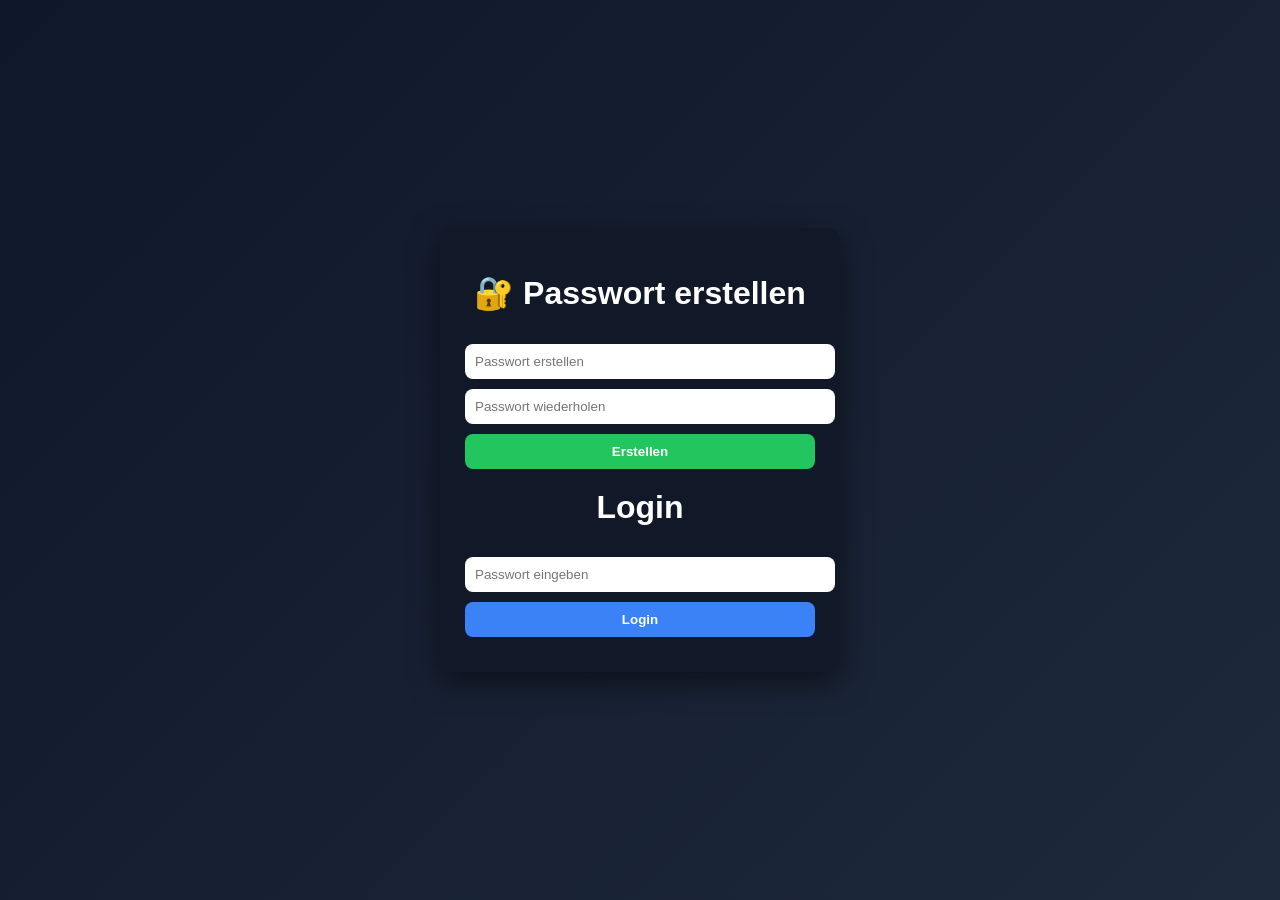
==== projekt1.html @ 35a8c960 "Add files via upload" ====
<!DOCTYPE html>
<html lang="de">
<head>
<meta charset="UTF-8">
<title>Einkaufsliste Pro</title>

<style>
body {
    font-family: Arial;
    margin: 0;
    background: linear-gradient(135deg, #0f172a, #1e293b);
    color: white;
    display: flex;
    justify-content: center;
    align-items: center;
    height: 100vh;
}

/* LOGIN BOX */
.login-box, .app {
    background: #111827;
    padding: 25px;
    border-radius: 12px;
    width: 350px;
    box-shadow: 0 10px 30px rgba(0,0,0,0.5);
}

h1 {
    text-align: center;
}

/* INPUT */
input {
    width: 100%;
    padding: 10px;
    margin-top: 10px;
    border-radius: 8px;
    border: none;
}

/* BUTTON */
button {
    width: 100%;
    padding: 10px;
    margin-top: 10px;
    border: none;
    border-radius: 8px;
    cursor: pointer;
    font-weight: bold;
}

.green { background: #22c55e; color: white; }
.blue { background: #3b82f6; color: white; }
.red { background: #ef4444; color: white; }

/* ERROR */
.error {
    color: #f87171;
    text-align: center;
    margin-top: 10px;
}

/* LIST */
.item {
    display: flex;
    justify-content: space-between;
    background: #1f2937;
    padding: 10px;
    margin-top: 10px;
    border-radius: 8px;
    align-items: center;
}

.controls button {
    width: 30px;
    height: 30px;
    margin-left: 5px;
    border-radius: 6px;
}
</style>
</head>

<body>

<!-- LOGIN -->
<div class="login-box" id="loginBox">
    <h1>🔐 Passwort erstellen</h1>
    <input type="password" id="pass1" placeholder="Passwort erstellen">
    <input type="password" id="pass2" placeholder="Passwort wiederholen">
    <button class="green" onclick="register()">Erstellen</button>

    <h1 style="margin-top:20px;">Login</h1>
    <input type="password" id="loginPass" placeholder="Passwort eingeben">
    <button class="blue" onclick="login()">Login</button>

    <div class="error" id="error"></div>
</div>

<!-- APP -->
<div class="app" id="app" style="display:none;">
    <h1>🛒 Einkaufsliste</h1>

    <input id="product" placeholder="Produkt hinzufügen">
    <button class="green" onclick="addItem()">Hinzufügen</button>

    <div id="list"></div>
</div>

<script>

let password = localStorage.getItem("password");
let items = JSON.parse(localStorage.getItem("items") || "[]");

/* REGISTER */
function register() {
    let p1 = document.getElementById("pass1").value;
    let p2 = document.getElementById("pass2").value;

    if(p1 === "" || p1 !== p2){
        document.getElementById("error").innerText = "❌ Passwörter stimmen nicht!";
        return;
    }

    localStorage.setItem("password", p1);
    password = p1;
    document.getElementById("error").innerText = "✔ Passwort erstellt!";
}

/* LOGIN */
function login() {
    let input = document.getElementById("loginPass").value;

    if(input === password){
        document.getElementById("loginBox").style.display = "none";
        document.getElementById("app").style.display = "block";
        render();
    } else {
        document.getElementById("error").innerText = "❌ Falsches Passwort!";
    }
}

/* ADD ITEM */
function addItem() {
    let val = document.getElementById("product").value;
    if(val === "") return;

    items.push({name: val, count: 1});
    save();
    render();
}

/* + / - */
function change(index, value){
    items[index].count += value;
    if(items[index].count <= 0){
        items.splice(index,1);
    }
    save();
    render();
}

/* SAVE */
function save(){
    localStorage.setItem("items", JSON.stringify(items));
}

/* RENDER */
function render(){
    let list = document.getElementById("list");
    list.innerHTML = "";

    items.forEach((item, i) => {
        list.innerHTML += `
        <div class="item">
            <div>${item.name} (x${item.count})</div>
            <div class="controls">
                <button class="blue" onclick="change(${i}, 1)">+</button>
                <button class="red" onclick="change(${i}, -1)">-</button>
            </div>
        </div>`;
    });
}

</script>

</body>
</html>
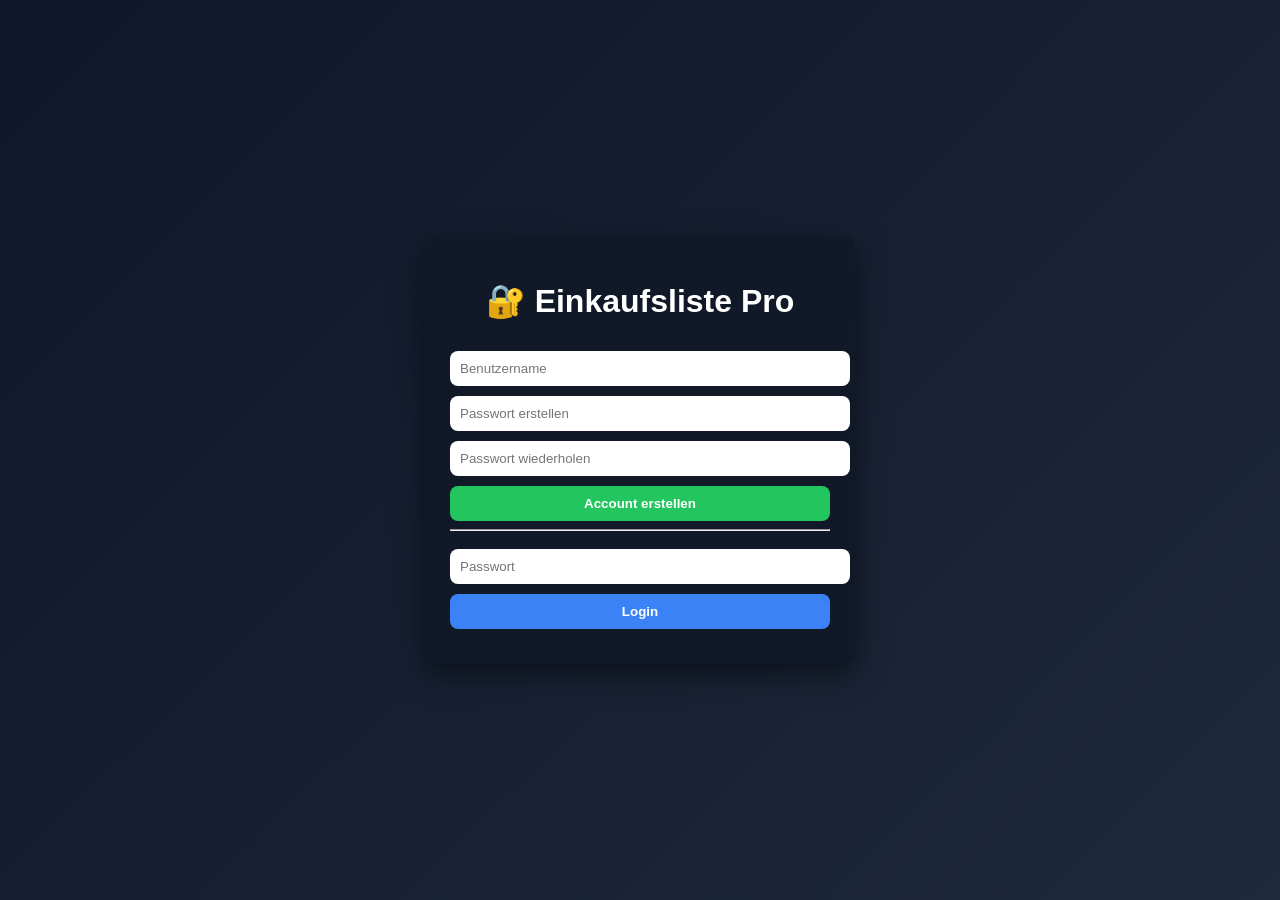
==== commit 2ebf072f: "hi" ====
--- a/projekt1.html
+++ b/projekt1.html
@@ -2,7 +2,7 @@
 <html lang="de">
 <head>
 <meta charset="UTF-8">
-<title>Einkaufsliste Pro</title>
+<title>Einkaufsliste Pro V2</title>
 
 <style>
 body {
@@ -16,26 +16,28 @@
     height: 100vh;
 }
 
-/* LOGIN BOX */
+/* BOX */
 .login-box, .app {
     background: #111827;
     padding: 25px;
     border-radius: 12px;
-    width: 350px;
+    width: 380px;
     box-shadow: 0 10px 30px rgba(0,0,0,0.5);
 }
 
+/* TITEL */
 h1 {
     text-align: center;
 }
 
 /* INPUT */
-input {
+input, select {
     width: 100%;
     padding: 10px;
     margin-top: 10px;
     border-radius: 8px;
     border: none;
+    outline: none;
 }
 
 /* BUTTON */
@@ -52,6 +54,7 @@
 .green { background: #22c55e; color: white; }
 .blue { background: #3b82f6; color: white; }
 .red { background: #ef4444; color: white; }
+.gray { background: #6b7280; color: white; }
 
 /* ERROR */
 .error {
@@ -60,22 +63,30 @@
     margin-top: 10px;
 }
 
-/* LIST */
+/* ITEM */
 .item {
     display: flex;
     justify-content: space-between;
+    align-items: center;
     background: #1f2937;
     padding: 10px;
     margin-top: 10px;
     border-radius: 8px;
-    align-items: center;
 }
 
+/* GEKAUFT */
+.done {
+    text-decoration: line-through;
+    opacity: 0.6;
+}
+
+/* CONTROLS */
 .controls button {
-    width: 30px;
-    height: 30px;
+    width: 28px;
+    height: 28px;
     margin-left: 5px;
     border-radius: 6px;
+    font-size: 14px;
 }
 </style>
 </head>
@@ -84,13 +95,17 @@
 
 <!-- LOGIN -->
 <div class="login-box" id="loginBox">
-    <h1>🔐 Passwort erstellen</h1>
+    <h1>🔐 Einkaufsliste Pro</h1>
+
+    <input type="text" id="username" placeholder="Benutzername">
+
     <input type="password" id="pass1" placeholder="Passwort erstellen">
     <input type="password" id="pass2" placeholder="Passwort wiederholen">
-    <button class="green" onclick="register()">Erstellen</button>
+    <button class="green" onclick="register()">Account erstellen</button>
 
-    <h1 style="margin-top:20px;">Login</h1>
-    <input type="password" id="loginPass" placeholder="Passwort eingeben">
+    <hr>
+
+    <input type="password" id="loginPass" placeholder="Passwort">
     <button class="blue" onclick="login()">Login</button>
 
     <div class="error" id="error"></div>
@@ -98,90 +113,33 @@
 
 <!-- APP -->
 <div class="app" id="app" style="display:none;">
+
     <h1>🛒 Einkaufsliste</h1>
 
-    <input id="product" placeholder="Produkt hinzufügen">
+    <input id="product" placeholder="Produkt">
+    
+    <select id="category">
+        <option>Sonstiges</option>
+        <option>Obst</option>
+        <option>Gemüse</option>
+        <option>Getränke</option>
+        <option>Fleisch</option>
+        <option>Haushalt</option>
+    </select>
+
     <button class="green" onclick="addItem()">Hinzufügen</button>
+
+    <input id="search" placeholder="🔍 Suche..." oninput="render()">
+
+    <button class="gray" onclick="toggleTheme()">🌙/☀️ Modus</button>
+    <button class="gray" onclick="exportJSON()">Export JSON</button>
+    <button class="gray" onclick="importJSON()">Import JSON</button>
+    <button class="gray" onclick="exportPDF()">Export PDF</button>
 
     <div id="list"></div>
 </div>
 
-<script>
-
-let password = localStorage.getItem("password");
-let items = JSON.parse(localStorage.getItem("items") || "[]");
-
-/* REGISTER */
-function register() {
-    let p1 = document.getElementById("pass1").value;
-    let p2 = document.getElementById("pass2").value;
-
-    if(p1 === "" || p1 !== p2){
-        document.getElementById("error").innerText = "❌ Passwörter stimmen nicht!";
-        return;
-    }
-
-    localStorage.setItem("password", p1);
-    password = p1;
-    document.getElementById("error").innerText = "✔ Passwort erstellt!";
-}
-
-/* LOGIN */
-function login() {
-    let input = document.getElementById("loginPass").value;
-
-    if(input === password){
-        document.getElementById("loginBox").style.display = "none";
-        document.getElementById("app").style.display = "block";
-        render();
-    } else {
-        document.getElementById("error").innerText = "❌ Falsches Passwort!";
-    }
-}
-
-/* ADD ITEM */
-function addItem() {
-    let val = document.getElementById("product").value;
-    if(val === "") return;
-
-    items.push({name: val, count: 1});
-    save();
-    render();
-}
-
-/* + / - */
-function change(index, value){
-    items[index].count += value;
-    if(items[index].count <= 0){
-        items.splice(index,1);
-    }
-    save();
-    render();
-}
-
-/* SAVE */
-function save(){
-    localStorage.setItem("items", JSON.stringify(items));
-}
-
-/* RENDER */
-function render(){
-    let list = document.getElementById("list");
-    list.innerHTML = "";
-
-    items.forEach((item, i) => {
-        list.innerHTML += `
-        <div class="item">
-            <div>${item.name} (x${item.count})</div>
-            <div class="controls">
-                <button class="blue" onclick="change(${i}, 1)">+</button>
-                <button class="red" onclick="change(${i}, -1)">-</button>
-            </div>
-        </div>`;
-    });
-}
-
-</script>
+<script src="script.js"></script>
 
 </body>
 </html>
